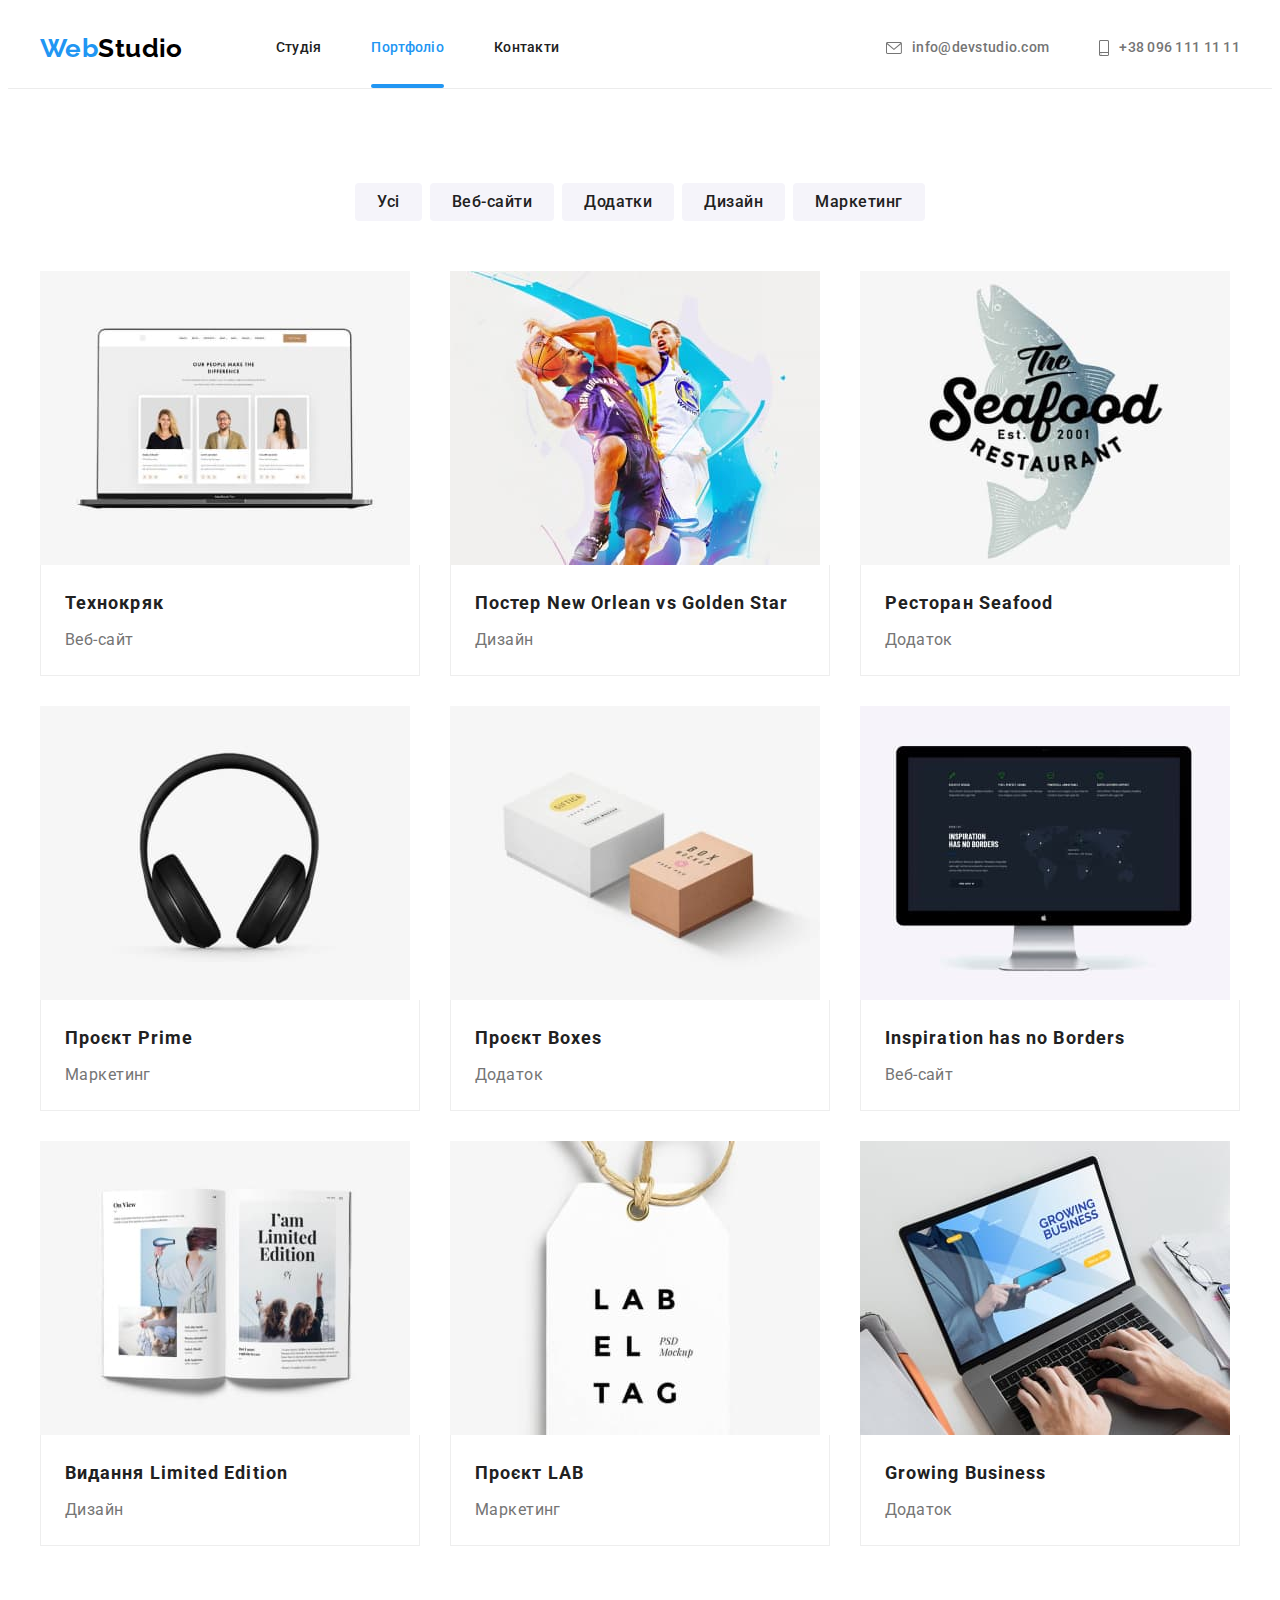
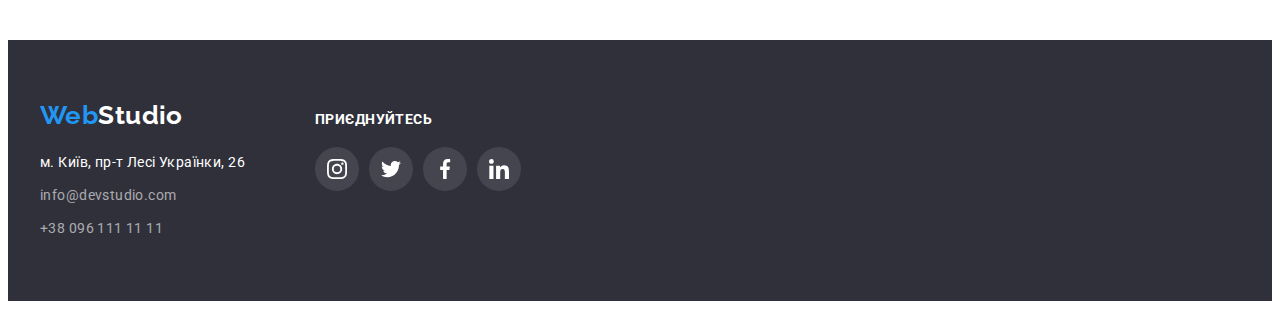
==== portfolio.html @ 4d202578 "clone" ====
<!DOCTYPE html>
<html lang="uk">
  <head>
    <meta charset="UTF-8" />
    <meta http-equiv="X-UA-Compatible" content="IE=edge" />
    <meta name="viewport" content="width=device-width, initial-scale=1.0" />
    <title>Document</title>
    <link rel="preconnect" href="https://fonts.googleapis.com" />
    <link rel="preconnect" href="https://fonts.gstatic.com" crossorigin />
    <link
      href="https://fonts.googleapis.com/css2?family=Raleway:wght@700&family=Roboto:wght@400;500;700;900&display=swap"
      rel="stylesheet"
    />
    <link
      rel="stylesheet"
      href="https://cdnjs.cloudflare.com/ajax/libs/modern-normalize/1.1.0/modern-normalize.min.css"
      integrity="sha512-wpPYUAdjBVSE4KJnH1VR1HeZfpl1ub8YT/NKx4PuQ5NmX2tKuGu6U/JRp5y+Y8XG2tV+wKQpNHVUX03MfMFn9Q=="
      crossorigin="anonymous"
      referrerpolicy="no-referrer"
    />
    <link rel="stylesheet" href="./css/style.css" />
  </head>
  <body>
    <!-- Шапка сайта -->
    <header class="header">
      <div class="container main-nav">
        <a href="./index.html" class="logo link">Web<span class="logo-part">Studio</span></a>
        <nav class="header-navigation">
          <ul class="header-nav list">
            <li class="item"><a href="./index.html" class="nav-link link">Студія</a></li>
            <li class="item">
              <a href="./portfolio.html" class="nav-link link current">Портфоліо</a>
            </li>
            <li class="item"><a href="" class="nav-link link">Контакти</a></li>
          </ul>
        </nav>
        <ul class="header-contact list">
          <li class="item">
            <a href="mailto:info@devstudio.com" class="link"
              ><svg class="header-icon" width="16" height="12">
                <use href="./images/icons.svg#icon-envelope"></use></svg
              >info@devstudio.com</a
            >
          </li>
          <li class="item">
            <a href="tel:+380961111111" class="link"
              ><svg class="header-icon" width="10" height="16">
                <use href="./images/icons.svg#icon-smartphone"></use></svg
              >+38 096 111 11 11</a
            >
          </li>
        </ul>
      </div>
    </header>
    <!-- Основний контент -->
    <main>
      <section class="portfolio">
        <div class="container portfolio-nav-galary">
          <h1 class="visually-hidden">Портфоліо</h1>
          <ul class="list list-btn">
            <li><button class="portfolio-btn" type="button">Усі</button></li>
            <li><button class="portfolio-btn" type="button">Веб-сайти</button></li>
            <li><button class="portfolio-btn" type="button">Додатки</button></li>
            <li><button class="portfolio-btn" type="button">Дизайн</button></li>
            <li><button class="portfolio-btn" type="button">Маркетинг</button></li>
          </ul>
          <ul class="list list-galary">
            <li class="portfolio-item item">
              <a class="portfolio-galary-link link" href="">
                <div class="portfolio-hover">
                  <img src="./images/portfolio1.jpg" alt="Фото людей на екрані ноутбука" width="370" />
                  <div class="portfolio-overlay">
                    <p class="porfolio-hover-text">Ресурс пропонує комплексні пропозиції з різним рівнем функціоналу та сервісів. Все це дозволить відвідувачу отримати вичерпні відомості про компанію чи приватну особу.</p>
                  </div>
                </div>
              <div class="portfolio-card">
                <h2 class="portfolio-title">Технокряк</h2>
                <p class="portfolio-text">Веб-сайт</p>
              </div>
              </a>
              
            </li>
            <li class="portfolio-item item">
              <a class="portfolio-galary-link link" href="">
                <div class="portfolio-hover">
                <img src="./images/portfolio2.jpg" alt="Два баскетблісти з м'ячем" width="370" />
                  <div class="portfolio-overlay">
                    <p class="porfolio-hover-text">Ресурс пропонує комплексні пропозиції з різним рівнем функціоналу та сервісів. Все це дозволить відвідувачу отримати вичерпні відомості про компанію чи приватну особу.</p>
                  </div>
                </div>
              <div class="portfolio-card">
                <h2 class="portfolio-title">
                  Постер <span lang="en">New Orlean vs Golden Star</span>
                </h2>
                <p class="portfolio-text">Дизайн</p>
              </div>
              </a>
            </li>
            <li class="portfolio-item item">
              <a class="portfolio-galary-link link" href="">
                <div class="portfolio-hover">
                 <img src="./images/portfolio3.jpg" alt="Логотип ресторану" width="370" />
                  <div class="portfolio-overlay">
                    <p class="porfolio-hover-text">Ресурс пропонує комплексні пропозиції з різним рівнем функціоналу та сервісів. Все це дозволить відвідувачу отримати вичерпні відомості про компанію чи приватну особу.</p>
                  </div>
                  </div>
                <div class="portfolio-card">
                  <h2 class="portfolio-title">Ресторан <span lang="en">Seafood</span></h2>
                  <p class="portfolio-text">Додаток</p>
                </div></a>
              
            </li>
            <li class="portfolio-item item">
              <a class="portfolio-galary-link link" href="">
                <div class="portfolio-hover">
                  <img src="./images/portfolio4.jpg" alt="Навушники" width="370" />
                  <div class="portfolio-overlay">
                    <p class="porfolio-hover-text">Ресурс пропонує комплексні пропозиції з різним рівнем функціоналу та сервісів. Все це дозволить відвідувачу отримати вичерпні відомості про компанію чи приватну особу.</p>
                  </div>
                  </div>
                <div class="portfolio-card">
                  <h2 class="portfolio-title">Проєкт <span lang="en">Prime</span></h2>
                  <p class="portfolio-text">Маркетинг</p>
                </div></a>
              
            </li>
            <li class="portfolio-item item">
              <a class="portfolio-galary-link link" href="">
                <div class="portfolio-hover">
                <img src="./images/portfolio5.jpg" alt="Дві коробки" width="370" />
                  <div class="portfolio-overlay">
                    <p class="porfolio-hover-text">Ресурс пропонує комплексні пропозиції з різним рівнем функціоналу та сервісів. Все це дозволить відвідувачу отримати вичерпні відомості про компанію чи приватну особу.</p>
                  </div>
                  </div>
                <div class="portfolio-card">
                  <h2 class="portfolio-title">Проєкт <span lang="en">Boxes</span></h2>
                  <p class="portfolio-text">Додаток</p>
                </div></a>
              
            </li>
            <li class="portfolio-item item">
              <a class="portfolio-galary-link link" href="">
                <div class="portfolio-hover">
                  <img src="./images/portfolio6.jpg" alt="Монітор" width="370" />
                 <div class="portfolio-overlay">
                    <p class="porfolio-hover-text">Ресурс пропонує комплексні пропозиції з різним рівнем функціоналу та сервісів. Все це дозволить відвідувачу отримати вичерпні відомості про компанію чи приватну особу.</p>
                  </div>
                  </div>
                <div class="portfolio-card">
                  <h2 class="portfolio-title" lang="en">Inspiration has no Borders</h2>
                  <p class="portfolio-text">Веб-сайт</p>
                </div></a>
              
            </li>
            <li class="portfolio-item item">
              <a class="portfolio-galary-link link" href="">
                <div class="portfolio-hover">
                 <img src="./images/portfolio7.jpg" alt="Відкрита книга" width="370" />
                 <div class="portfolio-overlay">
                    <p class="porfolio-hover-text">Ресурс пропонує комплексні пропозиції з різним рівнем функціоналу та сервісів. Все це дозволить відвідувачу отримати вичерпні відомості про компанію чи приватну особу.</p>
                  </div>
                  </div>
                <div class="portfolio-card">
                  <h2 class="portfolio-title">Видання <span lang="en">Limited Edition</span></h2>
                  <p class="portfolio-text">Дизайн</p>
                </div></a>
              
            </li>
            <li class="portfolio-item item">
              <a class="portfolio-galary-link link" href="">
                <div class="portfolio-hover">
                 <img src="./images/portfolio8.jpg" alt="Біла шильда на мотузці" width="370" />
                 <div class="portfolio-overlay">
                    <p class="porfolio-hover-text">Ресурс пропонує комплексні пропозиції з різним рівнем функціоналу та сервісів. Все це дозволить відвідувачу отримати вичерпні відомості про компанію чи приватну особу.</p>
                  </div>
                  </div>
                <div class="portfolio-card">
                  <h2 class="portfolio-title">Проєкт LAB</h2>
                  <p class="portfolio-text">Маркетинг</p>
                </div></a>
              
            </li>
            <li class="portfolio-item item">
              <a class="portfolio-galary-link link" href="">
                <div class="portfolio-hover">
                  <img
                   src="./images/portfolio9.jpg"
                    alt="Руки людинини на клавіатурі ноутбука"
                   width="370"
              />
                 <div class="portfolio-overlay">
                    <p class="porfolio-hover-text">Ресурс пропонує комплексні пропозиції з різним рівнем функціоналу та сервісів. Все це дозволить відвідувачу отримати вичерпні відомості про компанію чи приватну особу.</p>
                  </div>
                </div>
              <div class="portfolio-card">
                <h2 class="portfolio-title" lang="en">Growing Business</h2>
                <p class="portfolio-text">Додаток</p>
              </div></a>
              
            </li>
          </ul>
        </div>
      </section>
    </main>
    <!-- Футер -->
    <footer class="footer">
      <div class="footer-container container">
        <div>
          <a href="./index.html" class="logo link">Web<span class="footer-logo-part">Studio</span></a>
        <address class="footer-addres">
          <ul class="footer-list list">
            <li class="footer-item">
              <a
                href="https://www.google.com/maps/d/u/0/viewer?mid=10uSM3H-mIU3GznYo2szRIEphczw&hl=en_US&ll=50.42732700000001%2C30.538092&z=17"
                target="_blank"
                rel="noopener noreferrer"
                class="link footer-adress"
                >м. Київ, пр-т Лесі Українки, 26</a
              >
            </li>
            <li class="footer-item">
              <a href="mailto:info@devstudio.com" class="link footer-mail">info@devstudio.com</a>
            </li>
            <li class="footer-item">
              <a href="tel:+380961111111" class="link footer-tel">+38 096 111 11 11</a>
            </li>
          </ul>
        </address>
        </div>
        <div class="join">
          <h3 class="join-title">Приєднуйтесь</h3>
          <ul class="join-list list">
            <li class="join-item"><a class="join-link" href=""><svg class="footer-soc-icon" width="20" height="20"><use href="./images/icons.svg#icon-instagram"</use></svg></a></li>
            <li class="join-item"><a class="join-link" href=""><svg class="footer-soc-icon" width="20" height="20"><use href="./images/icons.svg#icon-twitter"</use></svg></a></li>
            <li class="join-item"><a class="join-link" href=""><svg class="footer-soc-icon" width="20" height="20"><use href="./images/icons.svg#icon-facebook"</use></svg></a></li>
            <li class="join-item"><a class="join-link" href=""><svg class="footer-soc-icon" width="20" height="20"><use href="./images/icons.svg#icon-linkedin"</use></svg></a></li>
          </ul>
        </div>
      </div>
    </footer>

  </body>
</html>
---- css/style.css ----
:root {
  --primary-text-color: #212121;
  --text-color: #757575;
  --accent-color: #2196f3;
  --primary-white-color: #ffffff;
  --main-background: #ffffff;
  --page-background: #2f303a;
  --secondary-background: #f5f4fa;
  --logo-part-color: #000000;
  --background-button: #188ce8;
  --cubic-bezier: cubic-bezier(0.4, 0, 0.2, 1);
}

body {
  font-family: Roboto, sans-serif;
  font-size: 14px;
  letter-spacing: 0.03em;
  color: var(--primary-text-color);
  background: var(--main-background-);
}

/* Сброс */

h1,
h2,
h3,
h4,
h5,
h6,
p,
ul {
  margin: 0;
}

ul {
  padding-left: 0;
}
img {
  display: block;
  max-width: 100%;
  height: auto;
}

address {
  font-style: normal;
}

button {
  display: block;
  cursor: pointer;
  border: none;
  border-radius: 4px;
}

.section {
  padding-top: 94px;
  padding-bottom: 94px;
}

.container {
  width: 1200px;
  padding: 0 15px;
  margin: 0 auto;
  /* outline: 2px solid red; */
}

.link {
  text-decoration: none;
  //color: inherit;
}
.list {
  list-style: none;
  padding-left: 0;
  margin: 0;
}

/* Header */
.header {
  border-bottom: 1px solid #ececec;
}

.main-nav {
  display: flex;
  align-items: center;
}

.logo {
  font-family: 'Raleway';
  font-weight: 700;
  font-size: 26px;
  line-height: 1.19;
  color: var(--accent-color);
}
.logo-part {
  color: var(--logo-part-color);
}

.header-navigation {
  margin-left: 93px;
}

.header-nav {
  display: flex;
}

.nav-link {
  display: block;
  padding-top: 32px;
  padding-bottom: 32px;
  font-family: inherit;
  font-weight: 500;
  font-size: 14px;
  line-height: 1.14;
  letter-spacing: 0.02em;
  color: var(--primary-text-color);
  transition: color 250ms var(--cubic-bezier);
}

.header-nav .item + .item {
  margin-left: 50px;
}

.nav-link:hover,
.nav-link:focus {
  color: var(--accent-color);
}

.header-contact .link {
  transition: color 250ms var(--cubic-bezier);
}

.header-contact .link:hover,
.header-contact .link:focus {
  color: var(--accent-color);
}

.current {
  color: var(--accent-color);
  position: relative;
}

.current::after {
  position: absolute;
  content: '';
  width: 100%;
  height: 4px;
  left: 0;
  bottom: 0;
  background: #2196f3;
  border-radius: 2px;
}

.header-contact {
  display: flex;
  align-items: center;
  margin-left: auto;
}

.header-contact .item + .item {
  margin-left: 50px;
}

.header-contact .link {
  display: flex;
  padding-top: 32px;
  padding-bottom: 32px;
  font-family: inherit;
  font-weight: 500;
  line-height: 1.14;
  letter-spacing: 0.02em;
  color: var(--text-color);
  align-items: center;
}

.header-icon {
  margin-right: 10px;
  fill: currentColor;
}

/* Hero */
.hero {
  max-width: 1600px;
  height: 600px;
  margin-left: auto;
  margin-right: auto;

  padding-top: 200px;
  padding-bottom: 200px;

  background: var(--page-background);
  background-image: linear-gradient(rgba(47, 48, 58, 0.4), rgba(47, 48, 58, 0.4)),
    url(../images/hero-background.jpg);
  background-repeat: no-repeat;
  background-position: center;
  background-size: cover;

  text-align: center;
}

.hero-title {
  margin-right: auto;
  margin-left: auto;
  font-weight: 900;
  font-size: 44px;
  line-height: 1.36;
  text-align: center;
  letter-spacing: 0.06em;
  text-transform: uppercase;
  color: var(--primary-white-color);
  margin-bottom: 30px;
  max-width: 696px;
}
.hero-btn {
  margin-right: auto;
  margin-left: auto;
  font-family: inherit;
  font-weight: 700;
  font-size: 16px;
  line-height: 1.88;
  display: flex;
  align-items: center;
  text-align: center;
  letter-spacing: 0.06em;
  color: var(--primary-white-color);
  background: var(--accent-color);
  cursor: pointer;
  box-shadow: 0px 4px 4px rgba(0, 0, 0, 0.15);
  border-radius: 4px;
  border-style: none;
  padding: 10px 32px;
  transition: background-color 250ms var(--cubic-bezier);
}

.hero-btn:hover,
.hero-btn:focus {
  background-color: var(--background-button);
}

/* Main */
.section-title {
  font-weight: 700;
  font-size: 36px;
  line-height: 1.17;
  text-align: center;
  color: var(--primary-text-color);
  margin-bottom: 50px;
}

/* Преимущества */
.advantage {
  padding-top: 94px;
  padding-bottom: 94px;
}

.visually-hidden {
  position: absolute;
  white-space: nowrap;
  width: 1px;
  height: 1px;
  overflow: hidden;
  border: 0;
  padding: 0;
  clip: rect(0 0 0 0);
  clip-path: inset(50%);
  margin: -1px;
}

.advantage .list {
  display: flex;
  gap: 30px;
}

.advantage .item {
  max-width: 270px;
}

.advantage .item::before {
  display: block;
  content: '';
  height: 120px;
  /* outline: 2px solid red; */
  background: #f5f4fa;
  background-position: center;
  background-size: contain;
  border-radius: 4px;
  margin-bottom: 30px;
}

.advantage .item:nth-child(1)::before {
  background-image: url(..//images/advantage1.svg);
}

.advantage .item:nth-child(2)::before {
  background-image: url(..//images/advantage2.svg);
}

.advantage .item:nth-child(3)::before {
  background-image: url(..//images/advantage3.svg);
}

.advantage .item:nth-child(4)::before {
  background-image: url(..//images/advantage4.svg);
}

.advantage-item {
  font-weight: 700;
  font-size: 14px;
  line-height: 1.14;
  text-transform: uppercase;
  color: var(--primary-text-color);
  margin-bottom: 10px;
}

.advantage-text {
  line-height: 1.71;
  color: var(--text-color);
}

/* Чим ми займаємось */

.activity {
  padding-top: 0;
}
.activity .list {
  display: flex;
  gap: 30px;
  position: relative;
}

.activity-text {
  position: absolute;
  display: flex;
  align-items: center;
  justify-content: center;
  width: 370px;
  height: 70px;
  font-weight: 700;
  line-height: 1, 14;
  text-transform: uppercase;
  color: var(--primary-white-color);
  background-color: rgba(47, 48, 58, 0.8);
  bottom: 0px;
}

/* Наша команда */

.team {
  background-color: var(--secondary-background);
  padding-top: 94px;
  padding-bottom: 94px;
}

.team-list {
  display: flex;
  gap: 30px;
}

.team-item {
  background-color: var(--main-background);
  box-shadow: 0px 1px 3px rgba(0, 0, 0, 0.12), 0px 1px 1px rgba(0, 0, 0, 0.14),
    0px 2px 1px rgba(0, 0, 0, 0.2);
  border-radius: 0px 0px 4px 4px;
}
.team-title {
  font-weight: 500;
  font-size: 16px;
  line-height: 1.19;
  text-align: center;
  color: var(--primary-text-color);
  margin-bottom: 10px;
}
.team-text {
  font-size: 16px;
  line-height: 1.19;
  text-align: center;
  color: var(--text-color);
  margin-bottom: 16px;
}

.card {
  padding-top: 30px;
  padding-bottom: 30px;
}

.team-soc-list {
  display: flex;
  justify-content: center;
  gap: 10px;
  margin-right: 32px;
  margin-left: 32px;
}

.team-soc-item {
  width: 44px;
  height: 44px;
}

.team-soc-link {
  width: 100%;
  height: 100%;
  border-radius: 50%;
  display: flex;
  align-items: center;
  justify-content: center;
  color: #afb1b8;
  transition: color 250ms var(--cubic-bezier), background-color 250ms var(--cubic-bezier);
}

.team-soc-icon {
  fill: currentColor;
}

.team-soc-link:hover,
.team-soc-link:focus {
  color: var(--primary-white-color);
  background-color: var(--accent-color);
}

/* Постійні клієнти */

.client-list {
  display: flex;
  justify-content: center;
  gap: 30px;
}

.client-item {
  width: 170px;
  height: 92px;
}

.client-link {
  display: flex;
  width: 100%;
  height: 100%;
  border: 1px solid #afb1b8;
  border-radius: 4px;
  align-items: center;
  justify-content: center;
  color: #afb1b8;
  transition: color 250ms var(--cubic-bezier), border 250ms var(--cubic-bezier);
}

.client-icon {
  fill: currentColor;
}

.client-link:hover,
.client-link:focus {
  color: var(--accent-color);
  border: 1px solid var(--accent-color);
}

/* Футер */
.footer {
  background: var(--page-background);
  padding-top: 60px;
  padding-bottom: 60px;
}

.footer-logo-part {
  color: var(--primary-white-color);
}

.footer-addres {
  margin-top: 20px;
}

.footer-list a {
  transition: color 250ms var(--cubic-bezier);
}

.footer-list a:hover,
.footer-list a:focus {
  color: var(--accent-color);
}

.footer-adress {
  font-family: inherit;
  line-height: 1.71;
  color: var(--primary-white-color);
}

.footer-item:not(:last-child) {
  margin-bottom: 9px;
}

.footer-mail,
.footer-tel {
  font-family: inherit;
  font-style: normal;
  line-height: 1.71;
  color: rgba(255, 255, 255, 0.6);
}

.footer-container {
  display: flex;
  align-items: baseline;
}

.join {
  margin-left: 70px;
}

.join-title {
  font-weight: 700;
  font-size: 14px;
  line-height: 16px;
  letter-spacing: 0.03em;
  text-transform: uppercase;
  color: #ffffff;
  margin-bottom: 20px;
}

.join-list {
  display: flex;
  gap: 10px;
}

.join-item {
  width: 44px;
  height: 44px;
}

.join-link {
  display: flex;
  width: 100%;
  height: 100%;
  border-radius: 50%;
  background: rgba(255, 255, 255, 0.1);
  color: var(--primary-white-color);
  align-items: center;
  justify-content: center;
  transition: background-color 250ms var(--cubic-bezier);
}

.footer-soc-icon {
  fill: currentColor;
}

.join-link:hover,
.join-link:focus {
  background-color: var(--accent-color);
}
/* -------Портфоліо-------- */

.portfolio {
  padding-top: 94px;
  padding-bottom: 94px;
}

.portfolio-nav-galary .list {
  display: flex;
}

.list-btn {
  justify-content: center;
  gap: 8px;
  margin-bottom: 50px;
}

.list-galary {
  flex-wrap: wrap;
  padding-right: 0;
}

.list-galary .item {
  width: calc((100% - 60px) / 3);
  margin-right: 30px;
  margin-bottom: 30px;
}
.list-galary .item:nth-child(3n) {
  margin-right: 0;
}

.list-galary .item:nth-last-child(-n + 3) {
  margin-bottom: 0;
}

.portfolio-title {
  margin-bottom: 4px;
  font-weight: 700;
  font-size: 18px;
  line-height: 2;
  letter-spacing: 0.06em;
  color: var(--primary-text-color);
}

.portfolio-text {
  font-size: 16px;
  line-height: 1.88;
  color: var(--text-color);
}

.portfolio-btn {
  font-family: inherit;
  font-weight: 500;
  font-size: 16px;
  line-height: 1.62;
  letter-spacing: 0.03em;
  text-align: center;
  color: var(--primary-text-color);
  background-color: var(--secondary-background);
  cursor: pointer;
  border-style: none;
  border-radius: 4px;
  padding: 6px 22px;
  transition: background-color 250ms var(--cubic-bezier), color 250ms var(--cubic-bezier),
    box-shadow 250ms var(--cubic-bezier);
}

.portfolio-btn:hover,
.portfolio-btn:focus {
  background-color: var(--accent-color);
  color: var(--primary-white-color);
  box-shadow: 0px 3px 1px rgba(0, 0, 0, 0.1), 0px 1px 2px rgba(0, 0, 0, 0.08),
    0px 2px 2px rgba(0, 0, 0, 0.12);
}
.portfolio-card {
  padding: 20px 24px;
  border-right: 1px solid #eeeeee;
  border-bottom: 1px solid #eeeeee;
  border-left: 1px solid #eeeeee;
}

.portfolio-galary-link {
  display: block;
}

.portfolio-galary-link {
  transition: box-shadow 250ms var(--cubic-bezier);
}

.portfolio-galary-link:hover,
.portfolio-galary-link:focus {
  box-shadow: 0px 1px 1px rgba(0, 0, 0, 0.12), 0px 4px 4px rgba(0, 0, 0, 0.06),
    1px 4px 6px rgba(0, 0, 0, 0.16);
}

.portfolio-hover {
  position: relative;
  width: 370px;
  height: 294px;
  overflow: hidden;
}

.portfolio-overlay {
  position: absolute;
  width: 100%;
  height: 100%;
  background: rgba(33, 150, 243, 0.9);
  opacity: 0;
  transform: translateY(0);
  transition: transform 250ms var(--cubic-bezier), opacity 250ms var(--cubic-bezier);
}

.porfolio-hover-text {
  position: absolute;
  width: 322px;
  height: 168px;
  font-size: 18px;
  line-height: 1.56;
  color: #ffffff;
  left: 50%;
  top: 50%;
  transform: translate(-50%, -50%);
  transition: transform 250ms cubic-bezier(0.4, 0, 0.2, 1);
}

.portfolio-item:hover .portfolio-overlay,
.portfolio-item:focus .portfolio-overlay {
  opacity: 1;
  transform: translateY(-100%);
}

.backdrop {
  width: 100%;
  height: 100%;
  position: fixed;
  top: 0;
  opacity: 1;
  background-color: rgba(0, 0, 0, 0.2);
  transition: opacity 250ms var(--cubic-bezier), visibility 250ms var(--cubic-bezier);
}

.modal {
  width: 528px;
  min-height: 581px;
  position: absolute;
  top: 50%;
  left: 50%;
  background-color: var(--main-background);
  box-shadow: 0px 1px 3px rgba(0, 0, 0, 0.12), 0px 1px 1px rgba(0, 0, 0, 0.14),
    0px 2px 1px rgba(0, 0, 0, 0.2);
  border-radius: 4px;
  transform: translate(-50%, -50%) scale(1);
  transition: transform 250ms var(--cubic-bezier);
}

.backdrop.is-hidden .modal {
  transform: translate(-50%, -50%) scale(0);
}

.modal-btn {
  width: 30px;
  height: 30px;
  position: absolute;
  background-color: var(--main-background);
  border-radius: 50%;
  border: 1px solid rgba(0, 0, 0, 0.1);
  top: 8px;
  right: 8px;
  display: flex;
  align-items: center;
  justify-content: center;
  padding: 0;
  cursor: pointer;
}

.is-hidden {
  opacity: 0;
  visibility: hidden;
  pointer-events: none;
}
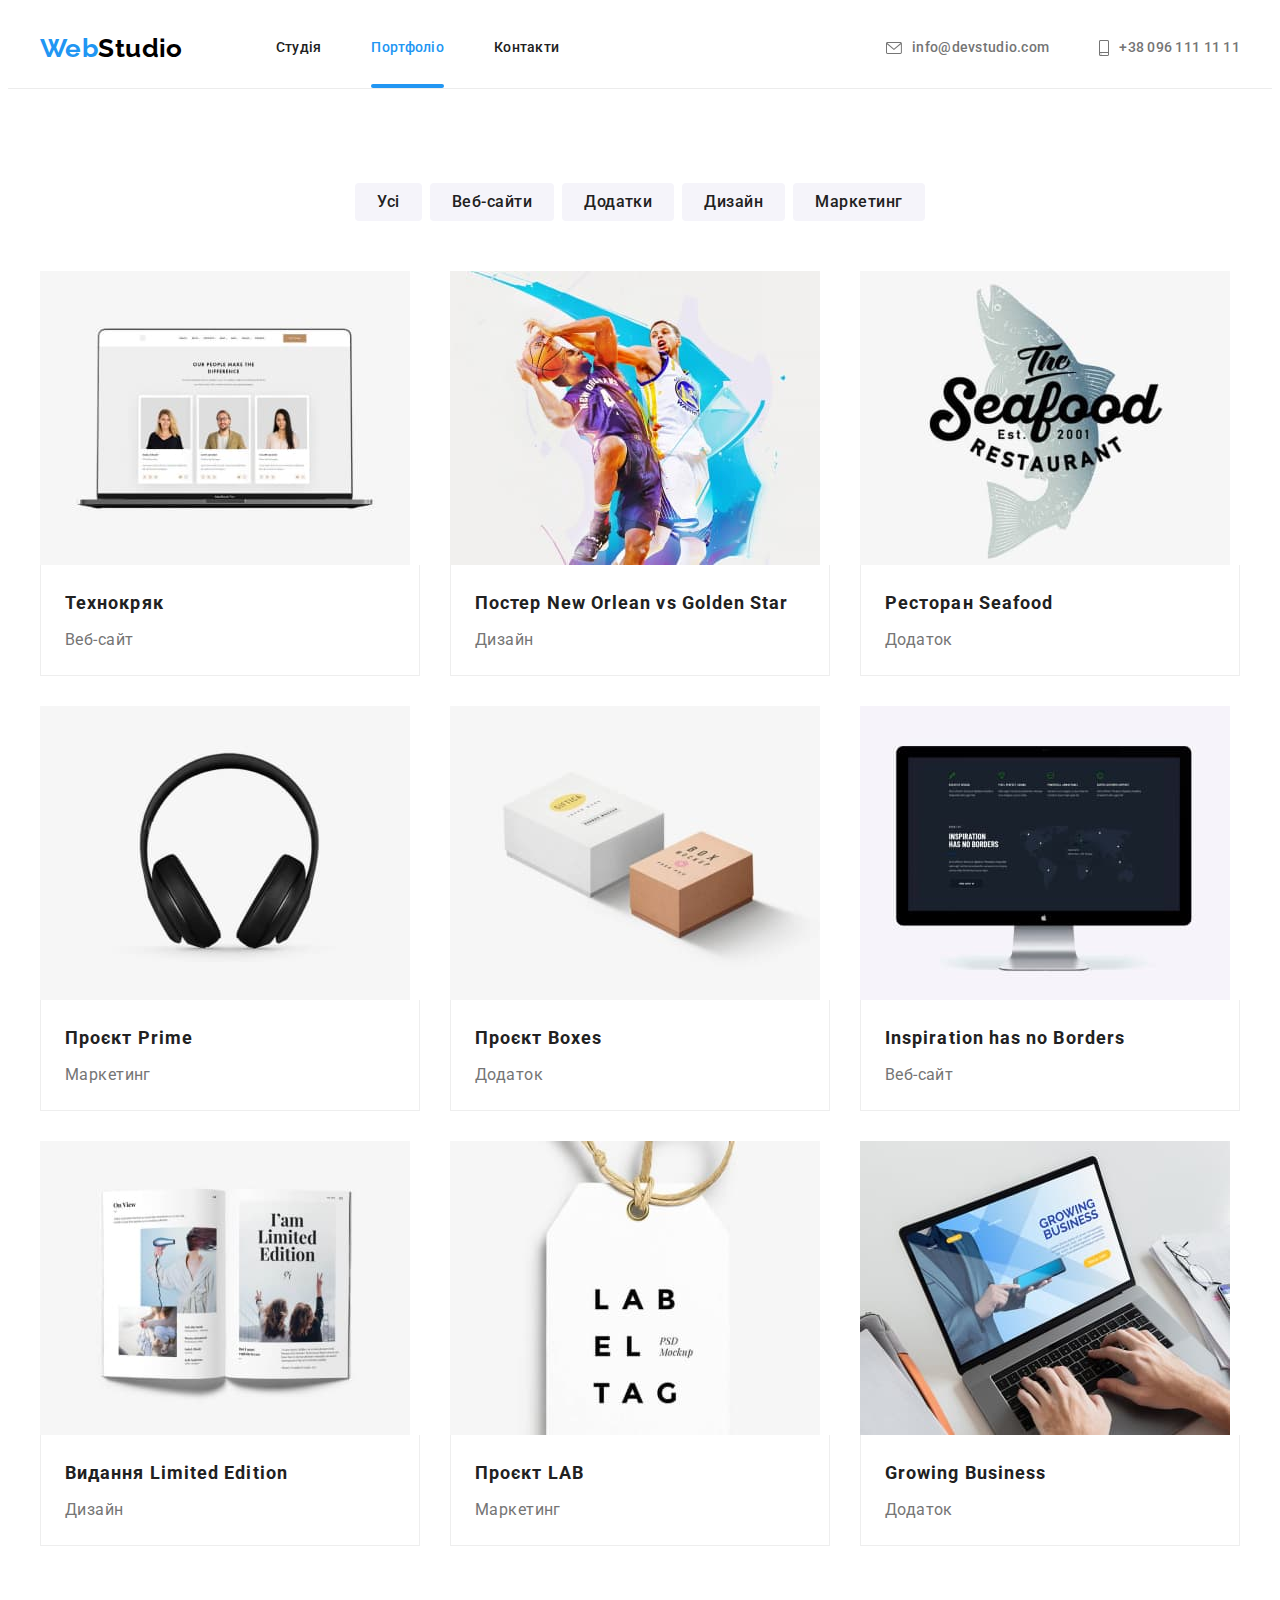
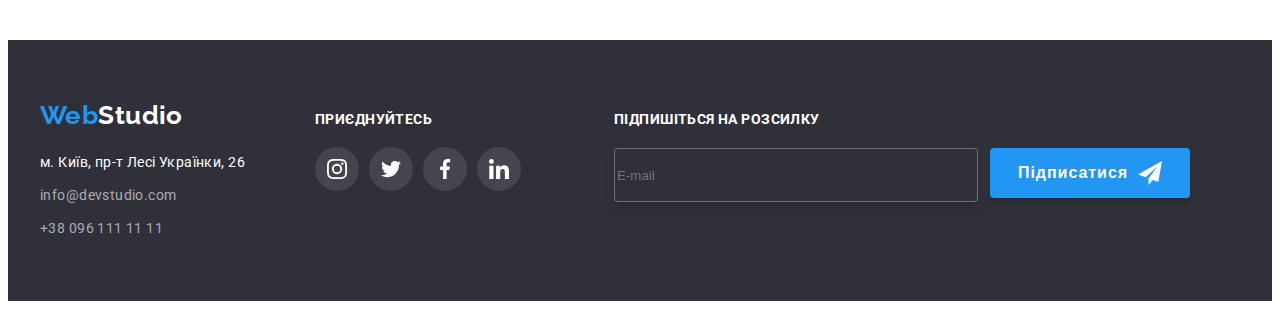
==== commit c72fb808: "Update portfolio.html" ====
--- a/portfolio.html
+++ b/portfolio.html
@@ -236,6 +236,20 @@
             <li class="join-item"><a class="join-link" href=""><svg class="footer-soc-icon" width="20" height="20"><use href="./images/icons.svg#icon-linkedin"</use></svg></a></li>
           </ul>
         </div>
+        <div class="form-mail">
+          <p class="form-text">Підпишіться на розсилку</p>
+          <form class="form-field">
+            <div >
+              <label for="mail"></label>
+             <input type="email" name="mail" id="mail" placeholder="E-mail" />
+            </div>      
+            <button class="form-mail-btn" type="submit">Підписатися
+              <svg width="24" height="24">
+                <use href="./images/icons.svg#icon-send"></use>
+              </svg>
+            </button>
+          </form>
+        </div>
       </div>
     </footer>
 
--- a/css/style.css
+++ b/css/style.css
@@ -542,6 +542,60 @@
 .join-link:focus {
   background-color: var(--accent-color);
 }
+
+.form-mail {
+  margin-left: 93px;
+}
+
+.form-text {
+  font-weight: 700;
+  font-size: 14px;
+  line-height: 1.14;
+  letter-spacing: 0.03em;
+  text-transform: uppercase;
+  color: var(--primary-white-color);
+  margin-bottom: 20px;
+}
+
+.form-field {
+  display: flex;
+  flex-direction: row;
+}
+
+.form-field input {
+  width: 358px;
+  height: 50px;
+  border: 1px solid rgba(255, 255, 255, 0.3);
+  filter: drop-shadow(0px 4px 4px rgba(0, 0, 0, 0.15));
+  border-radius: 4px;
+  background: #2f303a;
+  color: rgba(255, 255, 255, 0.6);
+}
+
+.form-mail-btn {
+  width: 200px;
+  height: 50px;
+  background: var(--accent-color);
+  box-shadow: 0px 4px 4px rgba(0, 0, 0, 0.15);
+  border-radius: 4px;
+  font-weight: 700;
+  font-size: 16px;
+  line-height: 1.88;
+  display: flex;
+  gap: 10px;
+  align-items: center;
+  justify-content: center;
+  letter-spacing: 0.06em;
+  color: var(--primary-white-color);
+  margin-left: 12px;
+  transition: background-color 250ms var(--cubic-bezier);
+}
+
+.form-mail-btn:hover,
+.form-mail-btn:focus {
+  border-color: #188ce8;
+}
+
 /* -------Портфоліо-------- */
 
 .portfolio {
@@ -695,6 +749,7 @@
   border-radius: 4px;
   transform: translate(-50%, -50%) scale(1);
   transition: transform 250ms var(--cubic-bezier);
+  padding: 40px;
 }
 
 .backdrop.is-hidden .modal {
@@ -715,6 +770,17 @@
   justify-content: center;
   padding: 0;
   cursor: pointer;
+  
+}
+
+.modal-btn > svg {
+  transition: fill 250ms var(--cubic-bezier)
+}
+
+.modal-btn:hover svg,
+.modal-btn:focus svg{
+  fill: var(--accent-color);
+
 }
 
 .is-hidden {
@@ -722,3 +788,154 @@
   visibility: hidden;
   pointer-events: none;
 }
+
+.modal-form-title {
+  font-weight: 700;
+font-size: 20px;
+line-height: 1.15;
+text-align: center;
+letter-spacing: 0.03em;
+color: var(--primary-text-color);
+}
+
+.modal-form {
+  width: 448px;
+}
+
+.modal-form-field {
+  display: flex;
+  flex-direction: column;
+  margin-bottom: 10px;
+}
+
+.modal-form-label {
+  margin-bottom: 4px;
+  font-weight: 400;
+font-size: 12px;
+line-height: 1.17;
+letter-spacing: 0.01em;
+color: var(--text-color);
+}
+
+.modal-form-input {
+width: 100%;
+height: 40px;
+border: 1px solid rgba(33, 33, 33, 0.2);
+border-radius: 4px;
+color: var(--primary-text-color);
+padding-left: 42px;
+transition: border-color 250ms var(--cubic-bezier);
+}
+
+.comment {
+  width: 100%;
+  height: 120px;
+  border: 1px solid rgba(33, 33, 33, 0.2);
+  border-radius: 4px;
+  padding: 12px 16px;
+  transition: border-color 250ms var(--cubic-bezier);
+
+}
+
+.modal-form-field:hover .comment,
+.modal-form-field:focus .comment {
+  border-color: var(--accent-color);
+}
+
+.modal-form-btn {
+  margin-left: auto;
+  margin-right: auto;
+  margin-top: 30px;
+  width: 200px;
+  height: 50px;
+  background: var(--accent-color);
+  box-shadow: 0px 4px 4px rgba(0, 0, 0, 0.15);
+  border-radius: 4px;
+  font-weight: 700;
+  font-size: 16px;
+  line-height: 1.88x;
+  letter-spacing: 0.06em;
+  color: var(--primary-white-color);
+  transition: background-color 250ms var(--cubic-bezier);
+}
+
+.modal-form-btn:hover,
+.modal-form-btn:focus {
+  background-color: #188ce8;
+}
+
+.modal-form-wrapper {
+  position: relative;
+  display: flex;
+  align-items: center;
+}
+
+.modal-form-icon {
+  position: absolute;
+  left: 12px;
+  transition: fill 250ms var(--cubic-bezier);
+}
+
+.modal-form-input:hover,
+.modal-form-input:focus {
+  border-color: var(--accent-color);
+}
+
+.modal-form-wrapper:hover .modal-form-icon,
+.modal-form-wrapper:focus .modal-form-icon {
+  fill: var(--accent-color);
+}
+
+.modal-form-checkbox {
+  margin-top: 32px;
+  display: flex;
+}
+
+.checkbox-label {
+  display: flex;
+  align-items: center;
+  margin-right: 5px;
+}
+
+.checkbox {
+  position: absolute;
+  width: 1px;
+  height: 1px;
+  margin: -1px;
+  border: 0;
+  padding: 0;
+  clip: rect(0 0 0 0);
+  overflow: hidden;
+}
+
+.checkbox-icon {
+  display: inline-block;
+  width: 16px;
+  height: 15px;
+  margin-right: 8px;
+  background-image: url('../images/iconcheckblack.svg');
+  /* transition: background-image 3250 var(--cubic-bezier); */
+}
+
+.checkbox:checked + .checkbox-icon {
+  background-image: url('../images/iconcheck.svg');
+  background-size: contain;
+  background-origin: border-box;
+  /* transition: background-image; */
+}
+
+.checkbox-text {
+  font-size: 14px;
+line-height: 1.71;
+letter-spacing: 0.03em;
+color:var(--text-color);
+}
+
+.checkbox-link {
+  font-size: 14px;
+line-height: 1.71;
+letter-spacing: 0.03em;
+text-decoration-line: underline;
+color:var(--accent-color);
+
+}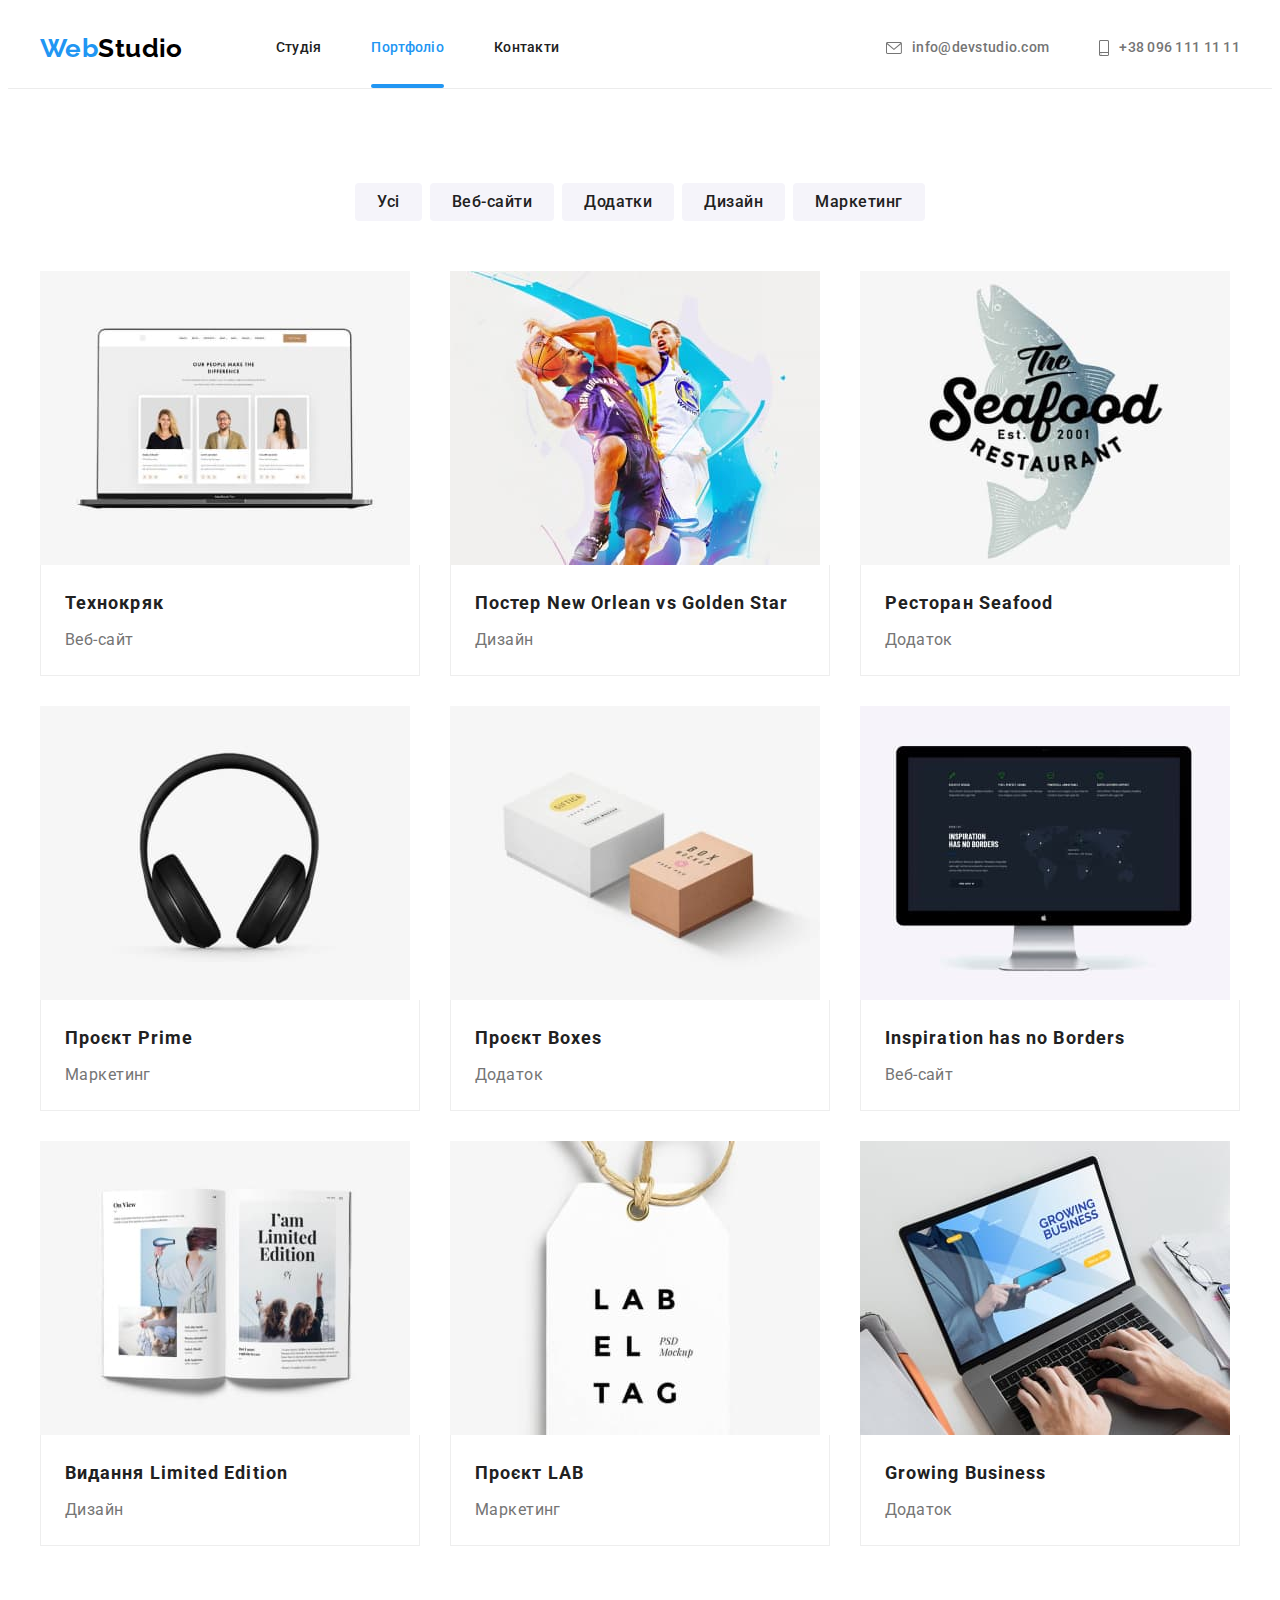
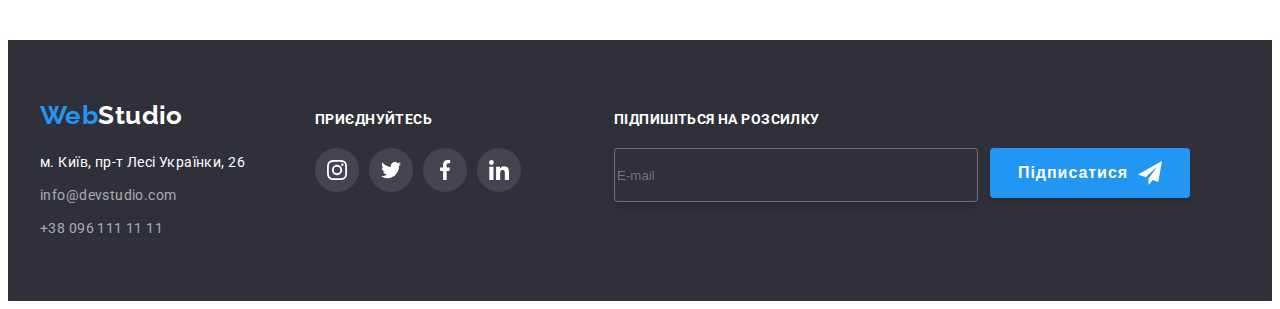
==== commit a3782756: "footer" ====
--- a/portfolio.html
+++ b/portfolio.html
@@ -228,7 +228,7 @@
         </address>
         </div>
         <div class="join">
-          <h3 class="join-title">Приєднуйтесь</h3>
+          <h3 class="footer-title">Приєднуйтесь</h3>
           <ul class="join-list list">
             <li class="join-item"><a class="join-link" href=""><svg class="footer-soc-icon" width="20" height="20"><use href="./images/icons.svg#icon-instagram"</use></svg></a></li>
             <li class="join-item"><a class="join-link" href=""><svg class="footer-soc-icon" width="20" height="20"><use href="./images/icons.svg#icon-twitter"</use></svg></a></li>
@@ -237,7 +237,7 @@
           </ul>
         </div>
         <div class="form-mail">
-          <p class="form-text">Підпишіться на розсилку</p>
+          <p class="footer-title">Підпишіться на розсилку</p>
           <form class="form-field">
             <div >
               <label for="mail"></label>
--- a/css/style.css
+++ b/css/style.css
@@ -502,52 +502,7 @@
   margin-left: 70px;
 }
 
-.join-title {
-  font-weight: 700;
-  font-size: 14px;
-  line-height: 16px;
-  letter-spacing: 0.03em;
-  text-transform: uppercase;
-  color: #ffffff;
-  margin-bottom: 20px;
-}
-
-.join-list {
-  display: flex;
-  gap: 10px;
-}
-
-.join-item {
-  width: 44px;
-  height: 44px;
-}
-
-.join-link {
-  display: flex;
-  width: 100%;
-  height: 100%;
-  border-radius: 50%;
-  background: rgba(255, 255, 255, 0.1);
-  color: var(--primary-white-color);
-  align-items: center;
-  justify-content: center;
-  transition: background-color 250ms var(--cubic-bezier);
-}
-
-.footer-soc-icon {
-  fill: currentColor;
-}
-
-.join-link:hover,
-.join-link:focus {
-  background-color: var(--accent-color);
-}
-
-.form-mail {
-  margin-left: 93px;
-}
-
-.form-text {
+.footer-title {
   font-weight: 700;
   font-size: 14px;
   line-height: 1.14;
@@ -555,6 +510,41 @@
   text-transform: uppercase;
   color: var(--primary-white-color);
   margin-bottom: 20px;
+}
+
+.join-list {
+  display: flex;
+  gap: 10px;
+}
+
+.join-item {
+  width: 44px;
+  height: 44px;
+}
+
+.join-link {
+  display: flex;
+  width: 100%;
+  height: 100%;
+  border-radius: 50%;
+  background: rgba(255, 255, 255, 0.1);
+  color: var(--primary-white-color);
+  align-items: center;
+  justify-content: center;
+  transition: background-color 250ms var(--cubic-bezier);
+}
+
+.footer-soc-icon {
+  fill: currentColor;
+}
+
+.join-link:hover,
+.join-link:focus {
+  background-color: var(--accent-color);
+}
+
+.form-mail {
+  margin-left: 93px;
 }
 
 .form-field {
@@ -840,6 +830,12 @@
 .modal-form-field:hover .comment,
 .modal-form-field:focus .comment {
   border-color: var(--accent-color);
+  /* outline: none; */
+}
+
+.modal-form-field:focus-within .comment {
+  outline: none;
+  border-color: var(--accent-color);
 }
 
 .modal-form-btn {
@@ -879,10 +875,15 @@
 .modal-form-input:hover,
 .modal-form-input:focus {
   border-color: var(--accent-color);
+  outline: none;
 }
 
 .modal-form-wrapper:hover .modal-form-icon,
 .modal-form-wrapper:focus .modal-form-icon {
+  fill: var(--accent-color);
+}
+
+.modal-form-wrapper:focus-within .modal-form-icon {
   fill: var(--accent-color);
 }
 
@@ -908,20 +909,27 @@
   overflow: hidden;
 }
 
-.checkbox-icon {
-  display: inline-block;
-  width: 16px;
-  height: 15px;
+.checkbox-iconblack {
   margin-right: 8px;
-  background-image: url('../images/iconcheckblack.svg');
-  /* transition: background-image 3250 var(--cubic-bezier); */
-}
-
-.checkbox:checked + .checkbox-icon {
-  background-image: url('../images/iconcheck.svg');
-  background-size: contain;
-  background-origin: border-box;
-  /* transition: background-image; */
+  transition: opacity 250ms var(--cubic-bezier);
+}
+
+.checkbox-iconcheck {
+  transition: opacity 250ms var(--cubic-bezier);
+}
+
+.checkbox:checked + .checkbox-iconblack {
+  opacity: 0;
+}
+
+.checkbox-iconcheck {
+  position: absolute;
+  opacity: 0;
+  
+}
+
+.checkbox:checked ~ .checkbox-iconcheck {
+  opacity: 1;
 }
 
 .checkbox-text {
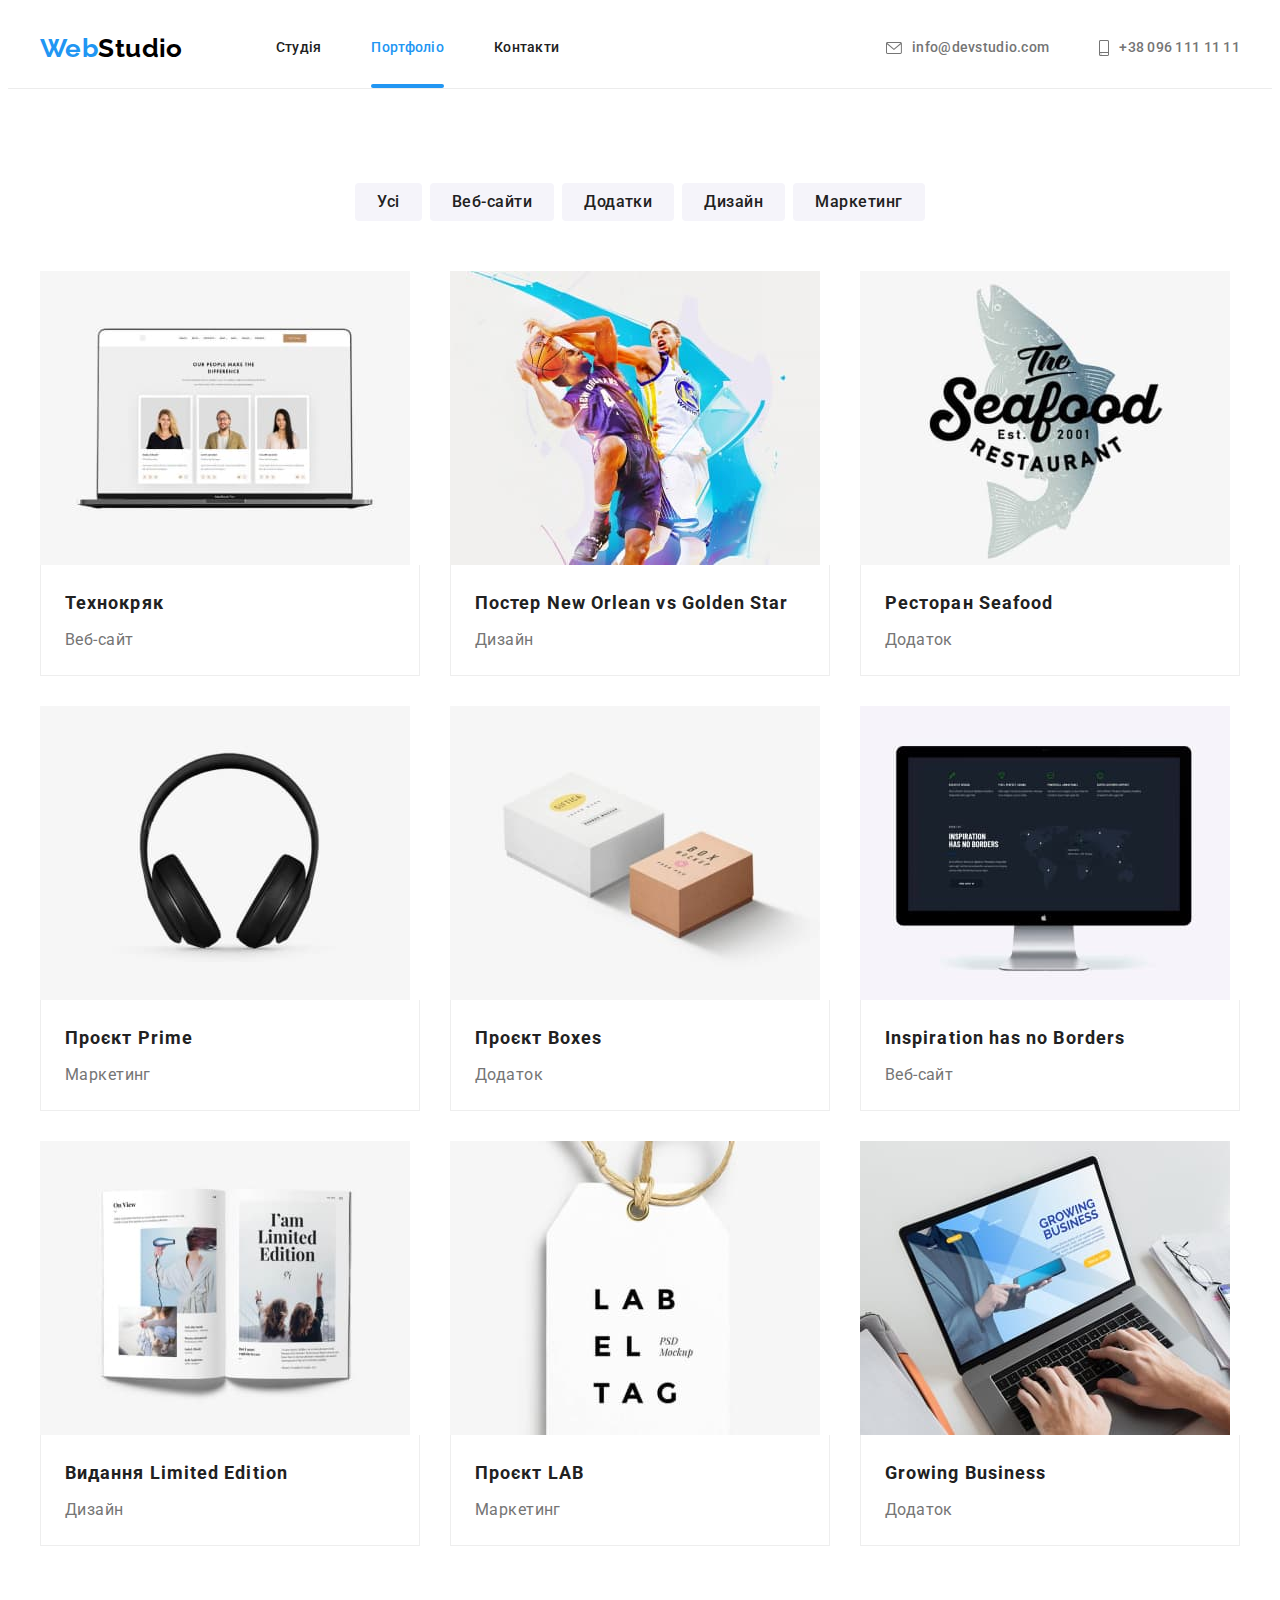
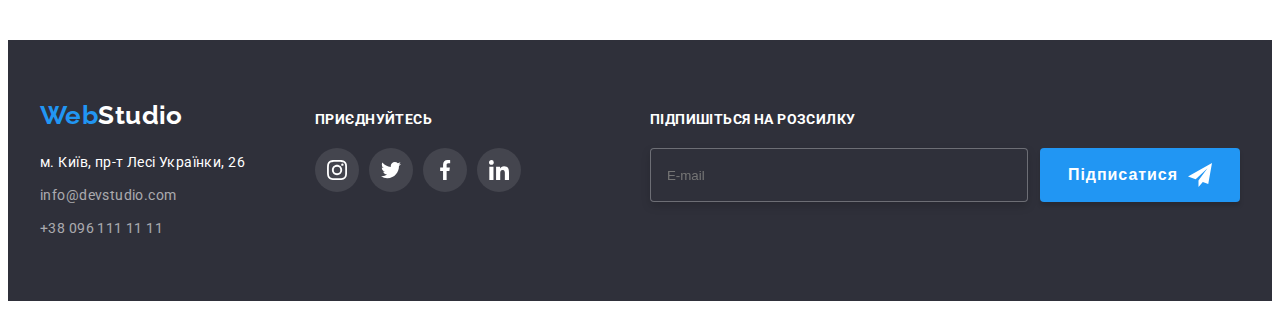
==== commit 69ae4438: "final" ====
--- a/portfolio.html
+++ b/portfolio.html
@@ -228,7 +228,7 @@
         </address>
         </div>
         <div class="join">
-          <h3 class="footer-title">Приєднуйтесь</h3>
+          <p class="footer-title">Приєднуйтесь</p>
           <ul class="join-list list">
             <li class="join-item"><a class="join-link" href=""><svg class="footer-soc-icon" width="20" height="20"><use href="./images/icons.svg#icon-instagram"</use></svg></a></li>
             <li class="join-item"><a class="join-link" href=""><svg class="footer-soc-icon" width="20" height="20"><use href="./images/icons.svg#icon-twitter"</use></svg></a></li>
@@ -239,16 +239,13 @@
         <div class="form-mail">
           <p class="footer-title">Підпишіться на розсилку</p>
           <form class="form-field">
-            <div >
-              <label for="mail"></label>
-             <input type="email" name="mail" id="mail" placeholder="E-mail" />
-            </div>      
-            <button class="form-mail-btn" type="submit">Підписатися
-              <svg width="24" height="24">
-                <use href="./images/icons.svg#icon-send"></use>
-              </svg>
-            </button>
-          </form>
+            <label for="mail"><input type="email" name="mail" id="mail" placeholder="E-mail" /></label>      
+          <button class="form-mail-btn" type="submit">Підписатися
+            <svg width="24" height="24">
+              <use href="./images/icons.svg#icon-send"></use>
+            </svg>
+          </button>
+        </form>
         </div>
       </div>
     </footer>
--- a/css/style.css
+++ b/css/style.css
@@ -544,7 +544,7 @@
 }
 
 .form-mail {
-  margin-left: 93px;
+  margin-left: auto;
 }
 
 .form-field {
@@ -555,6 +555,7 @@
 .form-field input {
   width: 358px;
   height: 50px;
+  padding-left: 16px;
   border: 1px solid rgba(255, 255, 255, 0.3);
   filter: drop-shadow(0px 4px 4px rgba(0, 0, 0, 0.15));
   border-radius: 4px;
@@ -562,9 +563,13 @@
   color: rgba(255, 255, 255, 0.6);
 }
 
+.form-field:focus-within input {
+  outline: transparent;
+}
+
 .form-mail-btn {
-  width: 200px;
-  height: 50px;
+  min-width: 200px;
+  padding: 10px 28px;
   background: var(--accent-color);
   box-shadow: 0px 4px 4px rgba(0, 0, 0, 0.15);
   border-radius: 4px;
@@ -717,6 +722,8 @@
   transform: translateY(-100%);
 }
 
+/* Модальне вікно */
+
 .backdrop {
   width: 100%;
   height: 100%;
@@ -729,7 +736,7 @@
 
 .modal {
   width: 528px;
-  min-height: 581px;
+  height: 581px;
   position: absolute;
   top: 50%;
   left: 50%;
@@ -786,6 +793,7 @@
 text-align: center;
 letter-spacing: 0.03em;
 color: var(--primary-text-color);
+margin-bottom: 12px;
 }
 
 .modal-form {
@@ -796,6 +804,10 @@
   display: flex;
   flex-direction: column;
   margin-bottom: 10px;
+}
+
+.last-field {
+  margin-bottom: 0px;
 }
 
 .modal-form-label {
@@ -824,7 +836,10 @@
   border-radius: 4px;
   padding: 12px 16px;
   transition: border-color 250ms var(--cubic-bezier);
-
+}
+
+textarea {
+  resize: none;
 }
 
 .modal-form-field:hover .comment,
@@ -842,8 +857,9 @@
   margin-left: auto;
   margin-right: auto;
   margin-top: 30px;
-  width: 200px;
-  height: 50px;
+  min-width: 200px;
+  /* height: 50px; */
+  padding: 10px 52px;
   background: var(--accent-color);
   box-shadow: 0px 4px 4px rgba(0, 0, 0, 0.15);
   border-radius: 4px;
@@ -888,8 +904,9 @@
 }
 
 .modal-form-checkbox {
-  margin-top: 32px;
-  display: flex;
+  margin-top: 20px;
+  display: flex;
+  justify-content: center;
 }
 
 .checkbox-label {
